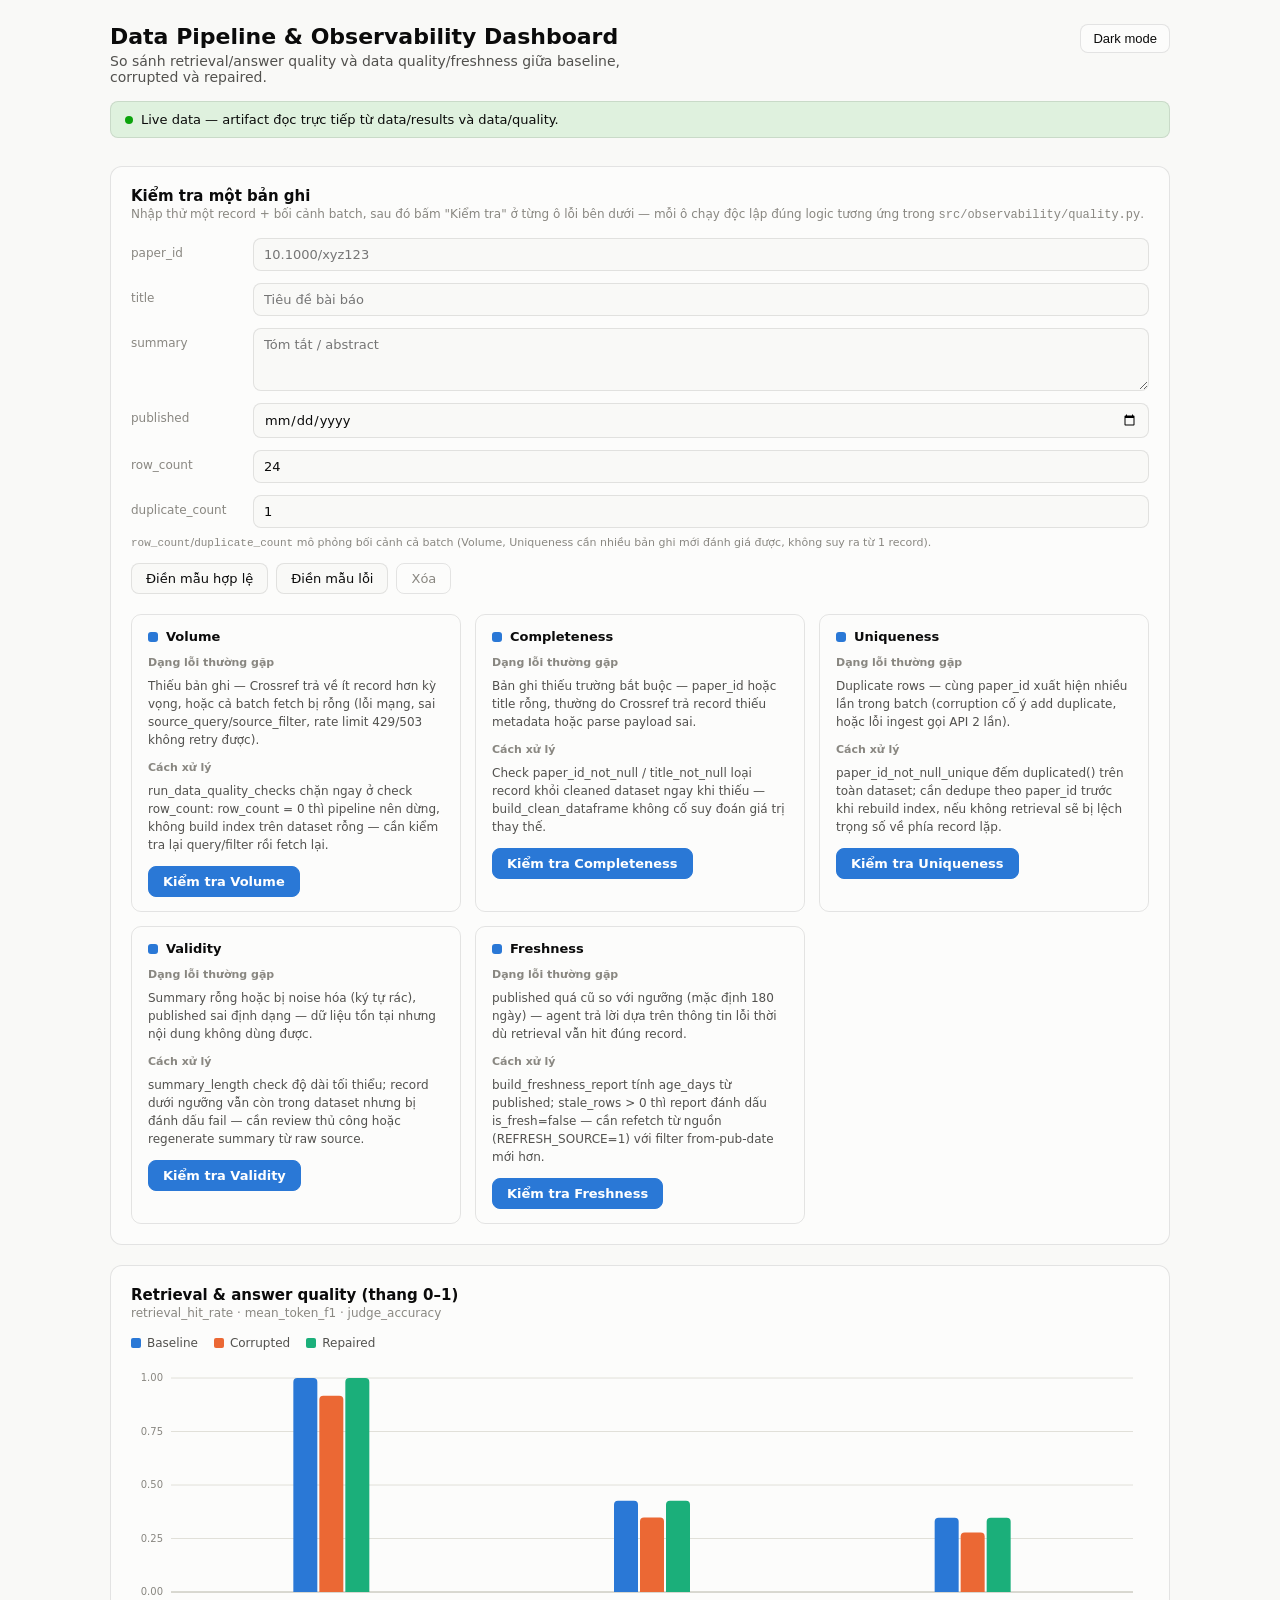
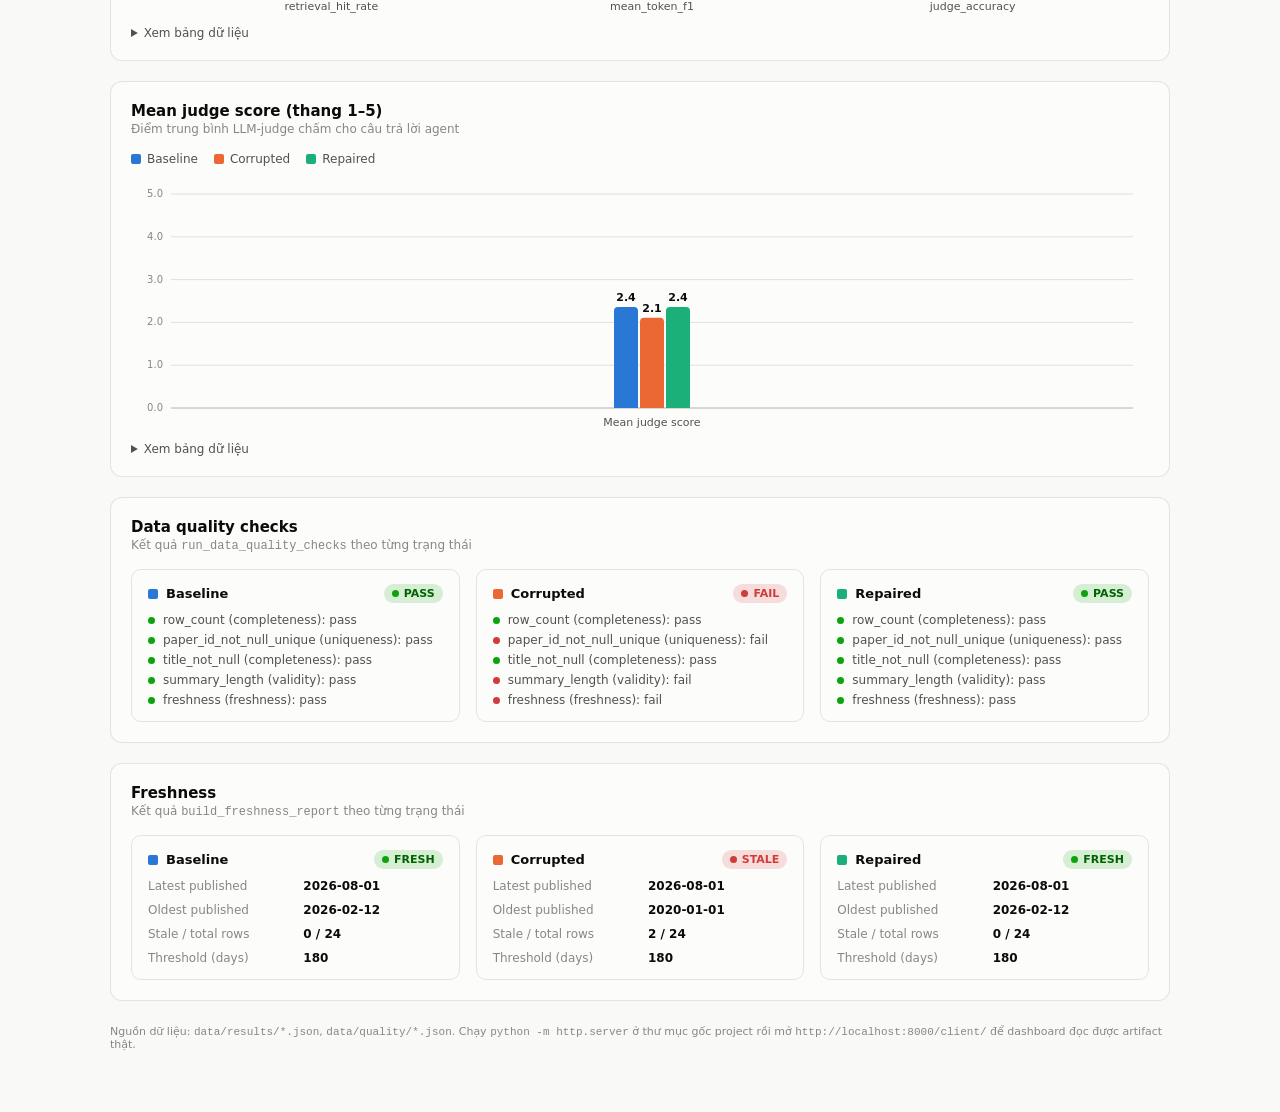
==== client/index.html @ c0aca98e "adding client" ====
<!doctype html>
<html lang="vi">
<head>
  <meta charset="utf-8" />
  <meta name="viewport" content="width=device-width, initial-scale=1" />
  <title>Data Pipeline Observability Dashboard</title>
  <link rel="stylesheet" href="styles.css" />
</head>
<body>
  <div class="app">
    <div class="app-header">
      <div>
        <h1>Data Pipeline &amp; Observability Dashboard</h1>
        <p>So sánh retrieval/answer quality và data quality/freshness giữa baseline, corrupted và repaired.</p>
      </div>
      <button class="theme-toggle" id="theme-toggle" type="button">Dark mode</button>
    </div>

    <div id="banner" class="banner"></div>

    <section class="card">
      <h2>Kiểm tra một bản ghi</h2>
      <p class="card-subtitle">Nhập thử một record + bối cảnh batch, sau đó bấm "Kiểm tra" ở từng ô lỗi bên dưới — mỗi ô chạy độc lập đúng logic tương ứng trong <code>src/observability/quality.py</code>.</p>

      <form id="record-form" class="record-form" autocomplete="off">
        <div class="record-form-row">
          <label for="rf-paper-id">paper_id</label>
          <input id="rf-paper-id" name="paper_id" type="text" placeholder="10.1000/xyz123" />
        </div>
        <div class="record-form-row">
          <label for="rf-title">title</label>
          <input id="rf-title" name="title" type="text" placeholder="Tiêu đề bài báo" />
        </div>
        <div class="record-form-row">
          <label for="rf-summary">summary</label>
          <textarea id="rf-summary" name="summary" rows="3" placeholder="Tóm tắt / abstract"></textarea>
        </div>
        <div class="record-form-row">
          <label for="rf-published">published</label>
          <input id="rf-published" name="published" type="date" />
        </div>
        <div class="record-form-row">
          <label for="rf-row-count">row_count</label>
          <input id="rf-row-count" name="row_count" type="number" min="0" step="1" value="24" />
        </div>
        <div class="record-form-row">
          <label for="rf-dup-count">duplicate_count</label>
          <input id="rf-dup-count" name="duplicate_count" type="number" min="1" step="1" value="1" />
        </div>
        <p class="form-hint">
          <code>row_count</code>/<code>duplicate_count</code> mô phỏng bối cảnh cả batch (Volume, Uniqueness cần nhiều bản ghi mới đánh giá được, không suy ra từ 1 record).
        </p>

        <div class="form-actions">
          <button type="button" class="btn btn-secondary" id="rf-fill-good">Điền mẫu hợp lệ</button>
          <button type="button" class="btn btn-secondary" id="rf-fill-bad">Điền mẫu lỗi</button>
          <button type="button" class="btn btn-ghost" id="rf-clear">Xóa</button>
        </div>
      </form>

      <div id="dimension-grid" class="dimension-grid"></div>
    </section>

    <section class="card">
      <h2>Retrieval &amp; answer quality (thang 0–1)</h2>
      <p class="card-subtitle">retrieval_hit_rate · mean_token_f1 · judge_accuracy</p>
      <div id="chart-fractional" class="chart-wrap"></div>
      <details class="table-toggle">
        <summary>Xem bảng dữ liệu</summary>
        <div id="table-fractional"></div>
      </details>
    </section>

    <section class="card">
      <h2>Mean judge score (thang 1–5)</h2>
      <p class="card-subtitle">Điểm trung bình LLM-judge chấm cho câu trả lời agent</p>
      <div id="chart-judge" class="chart-wrap"></div>
      <details class="table-toggle">
        <summary>Xem bảng dữ liệu</summary>
        <div id="table-judge"></div>
      </details>
    </section>

    <section class="card">
      <h2>Data quality checks</h2>
      <p class="card-subtitle">Kết quả <code>run_data_quality_checks</code> theo từng trạng thái</p>
      <div id="quality-grid" class="state-grid"></div>
    </section>

    <section class="card">
      <h2>Freshness</h2>
      <p class="card-subtitle">Kết quả <code>build_freshness_report</code> theo từng trạng thái</p>
      <div id="freshness-grid" class="state-grid"></div>
    </section>

    <footer class="app-footer">
      Nguồn dữ liệu: <code>data/results/*.json</code>, <code>data/quality/*.json</code>. Chạy
      <code>python -m http.server</code> ở thư mục gốc project rồi mở
      <code>http://localhost:8000/client/</code> để dashboard đọc được artifact thật.
    </footer>
  </div>

  <div id="tooltip" class="tooltip" role="tooltip"></div>

  <script src="app.js"></script>
</body>
</html>
---- client/styles.css ----
:root,
:root[data-theme="light"] {
  color-scheme: light;
  --surface-1: #fcfcfb;
  --page-plane: #f9f9f7;
  --text-primary: #0b0b0b;
  --text-secondary: #52514e;
  --text-muted: #898781;
  --gridline: #e1e0d9;
  --baseline-axis: #c3c2b7;
  --border: rgba(11, 11, 11, 0.1);

  --series-baseline: #2a78d6;
  --series-corrupted: #eb6834;
  --series-repaired: #1baf7a;

  --status-good: #0ca30c;
  --status-warning: #fab219;
  --status-serious: #ec835a;
  --status-critical: #d03b3b;
  --status-good-text: #006300;
}

@media (prefers-color-scheme: dark) {
  :root:where(:not([data-theme="light"])) {
    color-scheme: dark;
    --surface-1: #1a1a19;
    --page-plane: #0d0d0d;
    --text-primary: #ffffff;
    --text-secondary: #c3c2b7;
    --text-muted: #898781;
    --gridline: #2c2c2a;
    --baseline-axis: #383835;
    --border: rgba(255, 255, 255, 0.1);

    --series-baseline: #3987e5;
    --series-corrupted: #d95926;
    --series-repaired: #199e70;

    --status-good: #0ca30c;
    --status-warning: #fab219;
    --status-serious: #ec835a;
    --status-critical: #e66767;
    --status-good-text: #0ca30c;
  }
}

:root[data-theme="dark"] {
  color-scheme: dark;
  --surface-1: #1a1a19;
  --page-plane: #0d0d0d;
  --text-primary: #ffffff;
  --text-secondary: #c3c2b7;
  --text-muted: #898781;
  --gridline: #2c2c2a;
  --baseline-axis: #383835;
  --border: rgba(255, 255, 255, 0.1);

  --series-baseline: #3987e5;
  --series-corrupted: #d95926;
  --series-repaired: #199e70;

  --status-good: #0ca30c;
  --status-warning: #fab219;
  --status-serious: #ec835a;
  --status-critical: #e66767;
  --status-good-text: #0ca30c;
}

* {
  box-sizing: border-box;
}

body {
  margin: 0;
  font-family: system-ui, -apple-system, "Segoe UI", sans-serif;
  background: var(--page-plane);
  color: var(--text-primary);
}

.app {
  max-width: 1100px;
  margin: 0 auto;
  padding: 24px 20px 64px;
}

.app-header {
  display: flex;
  justify-content: space-between;
  align-items: flex-start;
  gap: 16px;
  margin-bottom: 8px;
}

.app-header h1 {
  font-size: 22px;
  margin: 0 0 4px;
}

.app-header p {
  margin: 0;
  color: var(--text-secondary);
  font-size: 14px;
  max-width: 60ch;
}

.theme-toggle {
  border: 1px solid var(--border);
  background: var(--surface-1);
  color: var(--text-primary);
  border-radius: 8px;
  padding: 6px 12px;
  font-size: 13px;
  cursor: pointer;
  white-space: nowrap;
}

.banner {
  margin: 16px 0 28px;
  padding: 10px 14px;
  border-radius: 8px;
  font-size: 13px;
  border: 1px solid var(--border);
  display: flex;
  align-items: center;
  gap: 8px;
}

.banner.mock {
  background: color-mix(in srgb, var(--status-warning) 14%, var(--surface-1));
  color: var(--text-primary);
}

.banner.live {
  background: color-mix(in srgb, var(--status-good) 12%, var(--surface-1));
  color: var(--text-primary);
}

.banner .dot {
  width: 8px;
  height: 8px;
  border-radius: 50%;
  flex: none;
}

.banner.mock .dot {
  background: var(--status-warning);
}

.banner.live .dot {
  background: var(--status-good);
}

.card {
  background: var(--surface-1);
  border: 1px solid var(--border);
  border-radius: 12px;
  padding: 20px;
  margin-bottom: 20px;
}

.card h2 {
  font-size: 15px;
  margin: 0 0 2px;
}

.card .card-subtitle {
  margin: 0 0 16px;
  color: var(--text-muted);
  font-size: 12px;
}

.legend {
  display: flex;
  gap: 16px;
  flex-wrap: wrap;
  margin-bottom: 12px;
  font-size: 12px;
  color: var(--text-secondary);
}

.legend-item {
  display: flex;
  align-items: center;
  gap: 6px;
}

.legend-swatch {
  width: 10px;
  height: 10px;
  border-radius: 2px;
  flex: none;
}

.chart-wrap {
  position: relative;
  overflow-x: auto;
}

svg.chart {
  display: block;
  overflow: visible;
}

.chart-tick {
  fill: var(--text-muted);
  font-size: 10px;
}

.chart-category-label {
  fill: var(--text-secondary);
  font-size: 11px;
}

.chart-value-label {
  fill: var(--text-primary);
  font-size: 11px;
  font-weight: 600;
}

.bar-rect {
  cursor: pointer;
  transition: opacity 0.1s ease;
}

.bar-rect:hover,
.bar-rect:focus {
  opacity: 0.82;
  outline: none;
}

.tooltip {
  position: fixed;
  pointer-events: none;
  background: var(--text-primary);
  color: var(--surface-1);
  font-size: 12px;
  padding: 8px 10px;
  border-radius: 6px;
  z-index: 50;
  opacity: 0;
  transform: translate(-50%, -100%);
  transition: opacity 0.08s ease;
  white-space: nowrap;
}

.tooltip.visible {
  opacity: 1;
}

.tooltip .tt-value {
  font-weight: 700;
  font-size: 13px;
}

.tooltip .tt-series {
  color: var(--text-secondary);
}

table.data-table {
  width: 100%;
  border-collapse: collapse;
  font-size: 12px;
  margin-top: 8px;
}

table.data-table caption {
  text-align: left;
  color: var(--text-muted);
  font-size: 11px;
  margin-bottom: 6px;
}

table.data-table th,
table.data-table td {
  text-align: left;
  padding: 6px 10px;
  border-bottom: 1px solid var(--gridline);
}

table.data-table th {
  color: var(--text-muted);
  font-weight: 600;
}

table.data-table td.num {
  text-align: right;
  font-variant-numeric: tabular-nums;
}

details.table-toggle {
  margin-top: 4px;
}

details.table-toggle summary {
  cursor: pointer;
  font-size: 12px;
  color: var(--text-secondary);
  user-select: none;
}

.state-grid {
  display: grid;
  grid-template-columns: repeat(auto-fit, minmax(260px, 1fr));
  gap: 16px;
}

.state-card {
  border: 1px solid var(--border);
  border-radius: 10px;
  padding: 14px 16px;
}

.state-card-header {
  display: flex;
  justify-content: space-between;
  align-items: center;
  margin-bottom: 10px;
}

.state-card-header h3 {
  margin: 0;
  font-size: 13px;
  display: flex;
  align-items: center;
  gap: 8px;
}

.state-swatch {
  width: 10px;
  height: 10px;
  border-radius: 2px;
  flex: none;
}

.status-badge {
  display: inline-flex;
  align-items: center;
  gap: 5px;
  font-size: 11px;
  font-weight: 600;
  padding: 3px 8px;
  border-radius: 999px;
}

.status-badge .status-dot {
  width: 7px;
  height: 7px;
  border-radius: 50%;
  flex: none;
}

.status-badge.pass {
  color: var(--status-good-text);
  background: color-mix(in srgb, var(--status-good) 16%, transparent);
}

.status-badge.fail {
  color: var(--status-critical);
  background: color-mix(in srgb, var(--status-critical) 16%, transparent);
}

ul.check-list {
  list-style: none;
  margin: 0;
  padding: 0;
  display: flex;
  flex-direction: column;
  gap: 6px;
}

ul.check-list li {
  display: flex;
  align-items: flex-start;
  gap: 8px;
  font-size: 12px;
  color: var(--text-secondary);
}

ul.check-list .check-dot {
  width: 7px;
  height: 7px;
  border-radius: 50%;
  margin-top: 4px;
  flex: none;
}

.stat-row {
  display: grid;
  grid-template-columns: 1fr 1fr;
  gap: 10px 16px;
  font-size: 12px;
}

.stat-row .stat-label {
  color: var(--text-muted);
}

.stat-row .stat-value {
  color: var(--text-primary);
  font-weight: 600;
  font-variant-numeric: tabular-nums;
}

.record-form {
  display: grid;
  gap: 12px;
  margin-bottom: 4px;
}

.record-form-row {
  display: grid;
  grid-template-columns: 110px 1fr;
  align-items: start;
  gap: 12px;
}

.record-form-row label {
  font-size: 12px;
  color: var(--text-muted);
  padding-top: 8px;
}

.record-form-row input,
.record-form-row textarea {
  width: 100%;
  font: inherit;
  font-size: 13px;
  color: var(--text-primary);
  background: var(--page-plane);
  border: 1px solid var(--border);
  border-radius: 8px;
  padding: 8px 10px;
  resize: vertical;
}

.record-form-row input:focus,
.record-form-row textarea:focus {
  outline: 2px solid var(--series-baseline);
  outline-offset: 1px;
}

.form-hint {
  margin: -4px 0 0;
  font-size: 11px;
  color: var(--text-muted);
}

.form-actions {
  display: flex;
  gap: 8px;
  flex-wrap: wrap;
  margin-top: 2px;
}

.dimension-grid {
  display: grid;
  grid-template-columns: repeat(auto-fit, minmax(260px, 1fr));
  gap: 14px;
  margin-top: 20px;
}

.dimension-card {
  border: 1px solid var(--border);
  border-radius: 10px;
  padding: 14px 16px;
  display: flex;
  flex-direction: column;
  gap: 8px;
}

.dimension-card-header {
  display: flex;
  align-items: center;
  gap: 8px;
}

.dimension-card-header .dimension-dot {
  width: 10px;
  height: 10px;
  border-radius: 3px;
  flex: none;
  background: var(--series-baseline);
}

.dimension-card-header h3 {
  margin: 0;
  font-size: 13px;
}

.dimension-field {
  font-size: 11px;
  color: var(--text-muted);
}

.dimension-field strong {
  color: var(--text-secondary);
  font-weight: 600;
}

.dimension-desc-label {
  font-size: 11px;
  font-weight: 600;
  color: var(--text-muted);
  margin: 4px 0 0;
}

.dimension-desc-text {
  margin: 0;
  font-size: 12px;
  color: var(--text-secondary);
  line-height: 1.5;
}

.dimension-check-btn {
  align-self: flex-start;
  margin-top: 4px;
}

.dimension-result {
  margin-top: 4px;
  padding-top: 10px;
  border-top: 1px solid var(--gridline);
}

.dimension-result[hidden] {
  display: none;
}

.dimension-result .received-at {
  margin-bottom: 8px;
}

.btn {
  font: inherit;
  font-size: 13px;
  border-radius: 8px;
  padding: 7px 14px;
  cursor: pointer;
  border: 1px solid var(--border);
  background: var(--surface-1);
  color: var(--text-primary);
}

.btn-primary {
  background: var(--series-baseline);
  border-color: var(--series-baseline);
  color: #ffffff;
  font-weight: 600;
}

.btn-secondary {
  background: var(--page-plane);
}

.btn-ghost {
  background: transparent;
  color: var(--text-muted);
}

.record-check-output {
  margin-top: 20px;
  padding-top: 16px;
  border-top: 1px solid var(--gridline);
}

.record-check-output[hidden] {
  display: none;
}

.received-at {
  font-size: 12px;
  color: var(--text-secondary);
  margin-bottom: 12px;
}

.received-at strong {
  color: var(--text-primary);
  font-variant-numeric: tabular-nums;
}

.record-summary-line {
  display: flex;
  align-items: center;
  gap: 10px;
  margin-bottom: 14px;
  font-size: 13px;
}

.check-item {
  border: 1px solid var(--border);
  border-radius: 8px;
  padding: 10px 12px;
  margin-bottom: 8px;
}

.check-item-header {
  display: flex;
  align-items: center;
  gap: 8px;
  margin-bottom: 4px;
  flex-wrap: wrap;
}

.check-item-header .check-dot {
  width: 8px;
  height: 8px;
  border-radius: 50%;
  flex: none;
}

.check-item-header .check-name {
  font-weight: 600;
  font-size: 13px;
}

.check-item-header .check-dim {
  color: var(--text-muted);
  font-size: 11px;
}

.check-explanation {
  margin: 0;
  font-size: 12px;
  color: var(--text-secondary);
  line-height: 1.5;
}

footer.app-footer {
  margin-top: 24px;
  color: var(--text-muted);
  font-size: 11px;
}
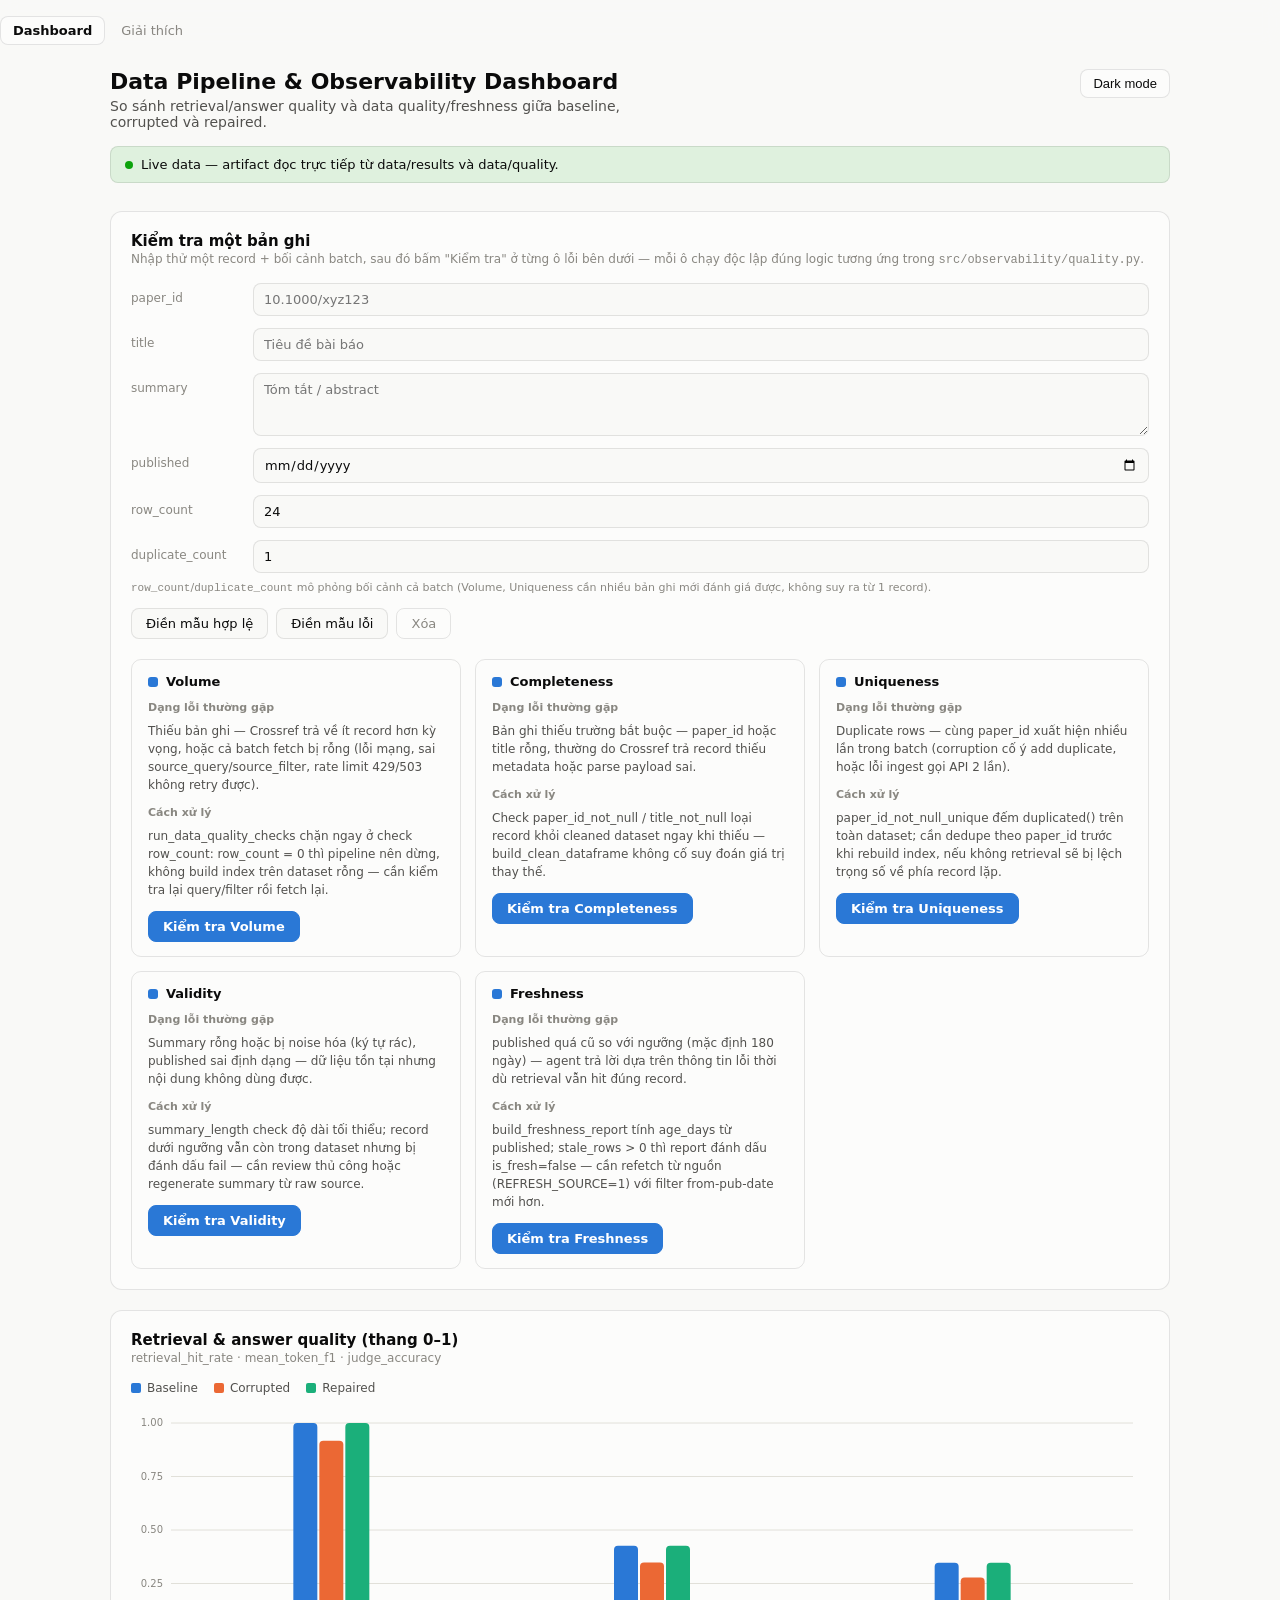
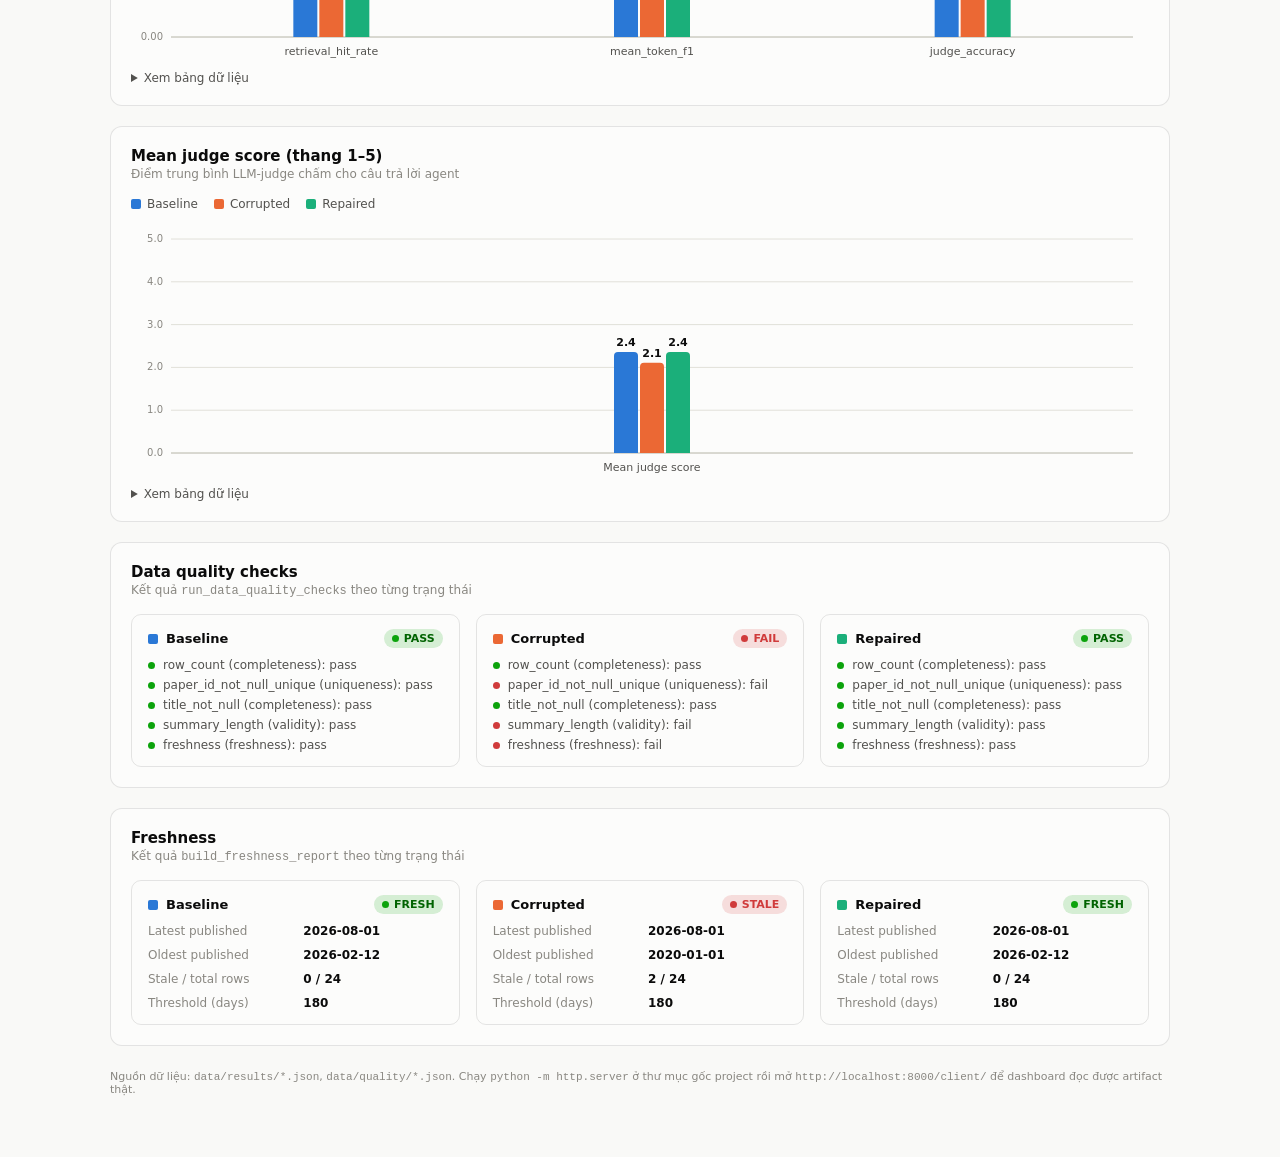
==== commit 953446d7: "up" ====
--- a/client/index.html
+++ b/client/index.html
@@ -5,8 +5,13 @@
   <meta name="viewport" content="width=device-width, initial-scale=1" />
   <title>Data Pipeline Observability Dashboard</title>
   <link rel="stylesheet" href="styles.css" />
+  <link rel="stylesheet" href="story.css" />
 </head>
 <body>
+  <nav class="tab-nav" style="position: static; border-bottom: none; padding: 16px 0 0;">
+    <a href="index.html" class="tab-link is-active">Dashboard</a>
+    <a href="story.html" class="tab-link">Giải thích</a>
+  </nav>
   <div class="app">
     <div class="app-header">
       <div>
--- a/client/story.css
+++ b/client/story.css
@@ -0,0 +1,501 @@
+.progress-rail {
+  position: fixed;
+  top: 0;
+  left: 0;
+  right: 0;
+  height: 3px;
+  background: var(--gridline);
+  z-index: 60;
+}
+
+.progress-fill {
+  height: 100%;
+  width: 0%;
+  background: var(--series-baseline);
+  transition: width 0.1s linear;
+}
+
+.tab-nav {
+  position: sticky;
+  top: 3px;
+  z-index: 50;
+  display: flex;
+  align-items: center;
+  gap: 4px;
+  padding: 12px 24px;
+  background: color-mix(in srgb, var(--page-plane) 88%, transparent);
+  backdrop-filter: blur(8px);
+  border-bottom: 1px solid var(--border);
+}
+
+.tab-link {
+  font-size: 13px;
+  text-decoration: none;
+  color: var(--text-muted);
+  padding: 6px 12px;
+  border-radius: 8px;
+}
+
+.tab-link:hover {
+  color: var(--text-primary);
+  background: var(--surface-1);
+}
+
+.tab-link.is-active {
+  color: var(--text-primary);
+  background: var(--surface-1);
+  font-weight: 600;
+  border: 1px solid var(--border);
+}
+
+.tab-nav .theme-toggle {
+  margin-left: auto;
+}
+
+.story-body {
+  margin: 0;
+}
+
+.story {
+  max-width: 720px;
+  margin: 0 auto;
+  padding: 0 24px;
+}
+
+.story-step {
+  padding: 96px 0;
+  border-bottom: 1px solid var(--gridline);
+  opacity: 0;
+  transform: translateY(24px);
+  transition: opacity 0.6s ease, transform 0.6s ease;
+}
+
+.story-step:last-child {
+  border-bottom: none;
+}
+
+.story-step.is-visible {
+  opacity: 1;
+  transform: translateY(0);
+}
+
+@media (prefers-reduced-motion: reduce) {
+  .story-step {
+    transition: none;
+    transform: none;
+    opacity: 1;
+  }
+}
+
+.step-index {
+  display: inline-block;
+  font-size: 12px;
+  font-weight: 700;
+  letter-spacing: 0.08em;
+  color: var(--text-muted);
+  margin-bottom: 12px;
+}
+
+.story-step h2 {
+  font-size: 26px;
+  line-height: 1.25;
+  margin: 0 0 16px;
+  max-width: 22ch;
+}
+
+.story-step p {
+  font-size: 15px;
+  line-height: 1.7;
+  color: var(--text-secondary);
+  margin: 0 0 12px;
+}
+
+.story-step code {
+  font-size: 0.88em;
+  background: var(--gridline);
+  padding: 1px 5px;
+  border-radius: 4px;
+}
+
+.story-note {
+  font-size: 13px !important;
+  color: var(--text-muted) !important;
+  border-left: 2px solid var(--series-baseline);
+  padding-left: 12px;
+}
+
+.story-hero {
+  padding-top: 22vh;
+  padding-bottom: 22vh;
+  border-bottom: none;
+}
+
+.story-kicker {
+  font-size: 13px;
+  font-weight: 600;
+  letter-spacing: 0.08em;
+  text-transform: uppercase;
+  color: var(--series-baseline);
+  margin: 0 0 12px;
+}
+
+.story-hero h1 {
+  font-size: clamp(32px, 6vw, 52px);
+  line-height: 1.1;
+  margin: 0 0 20px;
+  max-width: 16ch;
+}
+
+.story-lead {
+  font-size: 17px !important;
+  line-height: 1.6 !important;
+  max-width: 52ch;
+}
+
+.scroll-hint {
+  margin-top: 40px;
+  font-size: 12px;
+  color: var(--text-muted);
+  animation: bob 2s ease-in-out infinite;
+}
+
+@media (prefers-reduced-motion: reduce) {
+  .scroll-hint {
+    animation: none;
+  }
+}
+
+@keyframes bob {
+  0%, 100% { transform: translateY(0); }
+  50% { transform: translateY(6px); }
+}
+
+.story-code {
+  background: var(--surface-1);
+  border: 1px solid var(--border);
+  border-radius: 10px;
+  padding: 16px;
+  font-size: 12.5px;
+  line-height: 1.6;
+  overflow-x: auto;
+  color: var(--text-secondary);
+  margin: 0 0 16px;
+}
+
+.etl-flow {
+  display: flex;
+  flex-wrap: wrap;
+  align-items: center;
+  gap: 12px;
+  margin: 20px 0;
+}
+
+.etl-node {
+  flex: 1 1 160px;
+  background: var(--surface-1);
+  border: 1px solid var(--border);
+  border-radius: 10px;
+  padding: 14px 16px;
+  display: flex;
+  flex-direction: column;
+  gap: 4px;
+}
+
+.etl-node strong {
+  font-size: 14px;
+  color: var(--series-baseline);
+}
+
+.etl-node span {
+  font-size: 12px;
+  color: var(--text-muted);
+  line-height: 1.5;
+}
+
+.etl-arrow {
+  font-size: 18px;
+  color: var(--text-muted);
+  flex: none;
+}
+
+.rule-grid {
+  display: grid;
+  grid-template-columns: 1fr 1fr;
+  gap: 14px;
+  margin: 20px 0;
+}
+
+@media (max-width: 560px) {
+  .rule-grid {
+    grid-template-columns: 1fr;
+  }
+}
+
+.rule-card {
+  border-radius: 10px;
+  padding: 16px;
+  border: 1px solid var(--border);
+}
+
+.rule-card h3 {
+  margin: 0 0 10px;
+  font-size: 13px;
+}
+
+.rule-card ul {
+  margin: 0;
+  padding-left: 18px;
+  font-size: 12.5px;
+  line-height: 1.7;
+  color: var(--text-secondary);
+}
+
+.rule-reject {
+  background: color-mix(in srgb, var(--status-critical) 8%, var(--surface-1));
+}
+
+.rule-reject h3 {
+  color: var(--status-critical);
+}
+
+.rule-accept {
+  background: color-mix(in srgb, var(--status-good) 8%, var(--surface-1));
+}
+
+.rule-accept h3 {
+  color: var(--status-good-text);
+}
+
+.collection-row {
+  display: flex;
+  gap: 8px;
+  flex-wrap: wrap;
+  margin: 16px 0;
+}
+
+.collection-chip {
+  font-size: 12px;
+  font-weight: 600;
+  padding: 6px 12px;
+  border-radius: 999px;
+  color: #fff;
+}
+
+.collection-chip.series-baseline { background: var(--series-baseline); }
+.collection-chip.series-corrupted { background: var(--series-corrupted); }
+.collection-chip.series-repaired { background: var(--series-repaired); }
+
+.metric-grid {
+  display: grid;
+  grid-template-columns: 1fr 1fr;
+  gap: 14px;
+  margin-top: 20px;
+}
+
+@media (max-width: 560px) {
+  .metric-grid {
+    grid-template-columns: 1fr;
+  }
+}
+
+.metric-card {
+  border: 1px solid var(--border);
+  border-radius: 10px;
+  padding: 16px;
+  background: var(--surface-1);
+}
+
+.metric-card h3 {
+  margin: 0 0 8px;
+  font-size: 13px;
+  font-family: ui-monospace, monospace;
+  color: var(--series-baseline);
+}
+
+.metric-card p {
+  margin: 0;
+  font-size: 12.5px !important;
+}
+
+.check-mini-list {
+  margin: 16px 0;
+  padding: 0;
+  list-style: none;
+  display: flex;
+  flex-direction: column;
+  gap: 8px;
+}
+
+.check-mini-list li {
+  font-size: 13px;
+  color: var(--text-secondary);
+  padding: 10px 14px;
+  border: 1px solid var(--border);
+  border-radius: 8px;
+  background: var(--surface-1);
+}
+
+.story-corrupt h2 {
+  color: var(--series-corrupted);
+}
+
+.corrupt-list {
+  margin: 16px 0;
+  padding-left: 20px;
+  display: flex;
+  flex-direction: column;
+  gap: 10px;
+}
+
+.corrupt-list li {
+  font-size: 14px;
+  color: var(--text-secondary);
+  line-height: 1.6;
+}
+
+.story-metric-bars {
+  display: flex;
+  flex-direction: column;
+  gap: 10px;
+  margin: 20px 0;
+}
+
+.story-metric-row {
+  display: grid;
+  grid-template-columns: 140px 1fr 56px;
+  align-items: center;
+  gap: 10px;
+  font-size: 12.5px;
+}
+
+.story-metric-row .metric-name {
+  color: var(--text-muted);
+  font-family: ui-monospace, monospace;
+}
+
+.story-metric-track {
+  position: relative;
+  height: 22px;
+  background: var(--gridline);
+  border-radius: 6px;
+  overflow: hidden;
+}
+
+.story-metric-track .track-fill {
+  position: absolute;
+  inset: 0 auto 0 0;
+  border-radius: 6px;
+}
+
+.story-metric-track .track-fill.baseline { background: var(--series-baseline); }
+.story-metric-track .track-fill.corrupted { background: var(--series-corrupted); }
+
+.story-metric-row .metric-value {
+  text-align: right;
+  font-variant-numeric: tabular-nums;
+  color: var(--text-primary);
+  font-weight: 600;
+}
+
+.story-lab h2 {
+  color: var(--series-corrupted);
+}
+
+.lab-controls {
+  display: flex;
+  gap: 8px;
+  margin: 16px 0 10px;
+}
+
+.lab-quality-grid {
+  display: grid;
+  grid-template-columns: repeat(auto-fit, minmax(260px, 1fr));
+  gap: 14px;
+  margin: 16px 0 20px;
+}
+
+.lab-quality-grid .state-card {
+  background: var(--surface-1);
+}
+
+.lab-subheading {
+  font-size: 15px;
+  margin: 24px 0 6px;
+  color: var(--text-primary);
+}
+
+.lab-impact-list {
+  display: flex;
+  flex-direction: column;
+  gap: 12px;
+  margin-top: 12px;
+}
+
+.impact-row {
+  border: 1px solid var(--border);
+  border-radius: 10px;
+  padding: 12px 14px;
+  background: var(--surface-1);
+}
+
+.impact-title {
+  font-size: 12.5px;
+  color: var(--text-secondary);
+  margin-bottom: 8px;
+}
+
+.impact-score-line {
+  display: flex;
+  flex-wrap: wrap;
+  justify-content: space-between;
+  gap: 8px;
+  font-size: 12px;
+  padding: 6px 0;
+  border-top: 1px solid var(--gridline);
+}
+
+.impact-score-line:first-of-type {
+  border-top: none;
+}
+
+.impact-q {
+  color: var(--text-muted);
+  flex: 1 1 220px;
+}
+
+.impact-score {
+  font-variant-numeric: tabular-nums;
+  color: var(--text-secondary);
+  white-space: nowrap;
+}
+
+.impact-down {
+  color: var(--status-critical);
+}
+
+.impact-flat {
+  color: var(--text-muted);
+}
+
+.story-repair h2 {
+  color: var(--series-repaired);
+}
+
+.conclusion-list {
+  margin: 0 0 24px;
+  padding-left: 20px;
+  display: flex;
+  flex-direction: column;
+  gap: 12px;
+}
+
+.conclusion-list li {
+  font-size: 14.5px;
+  color: var(--text-secondary);
+  line-height: 1.65;
+}
+
+.story-conclusion .btn {
+  display: inline-block;
+  text-decoration: none;
+}
